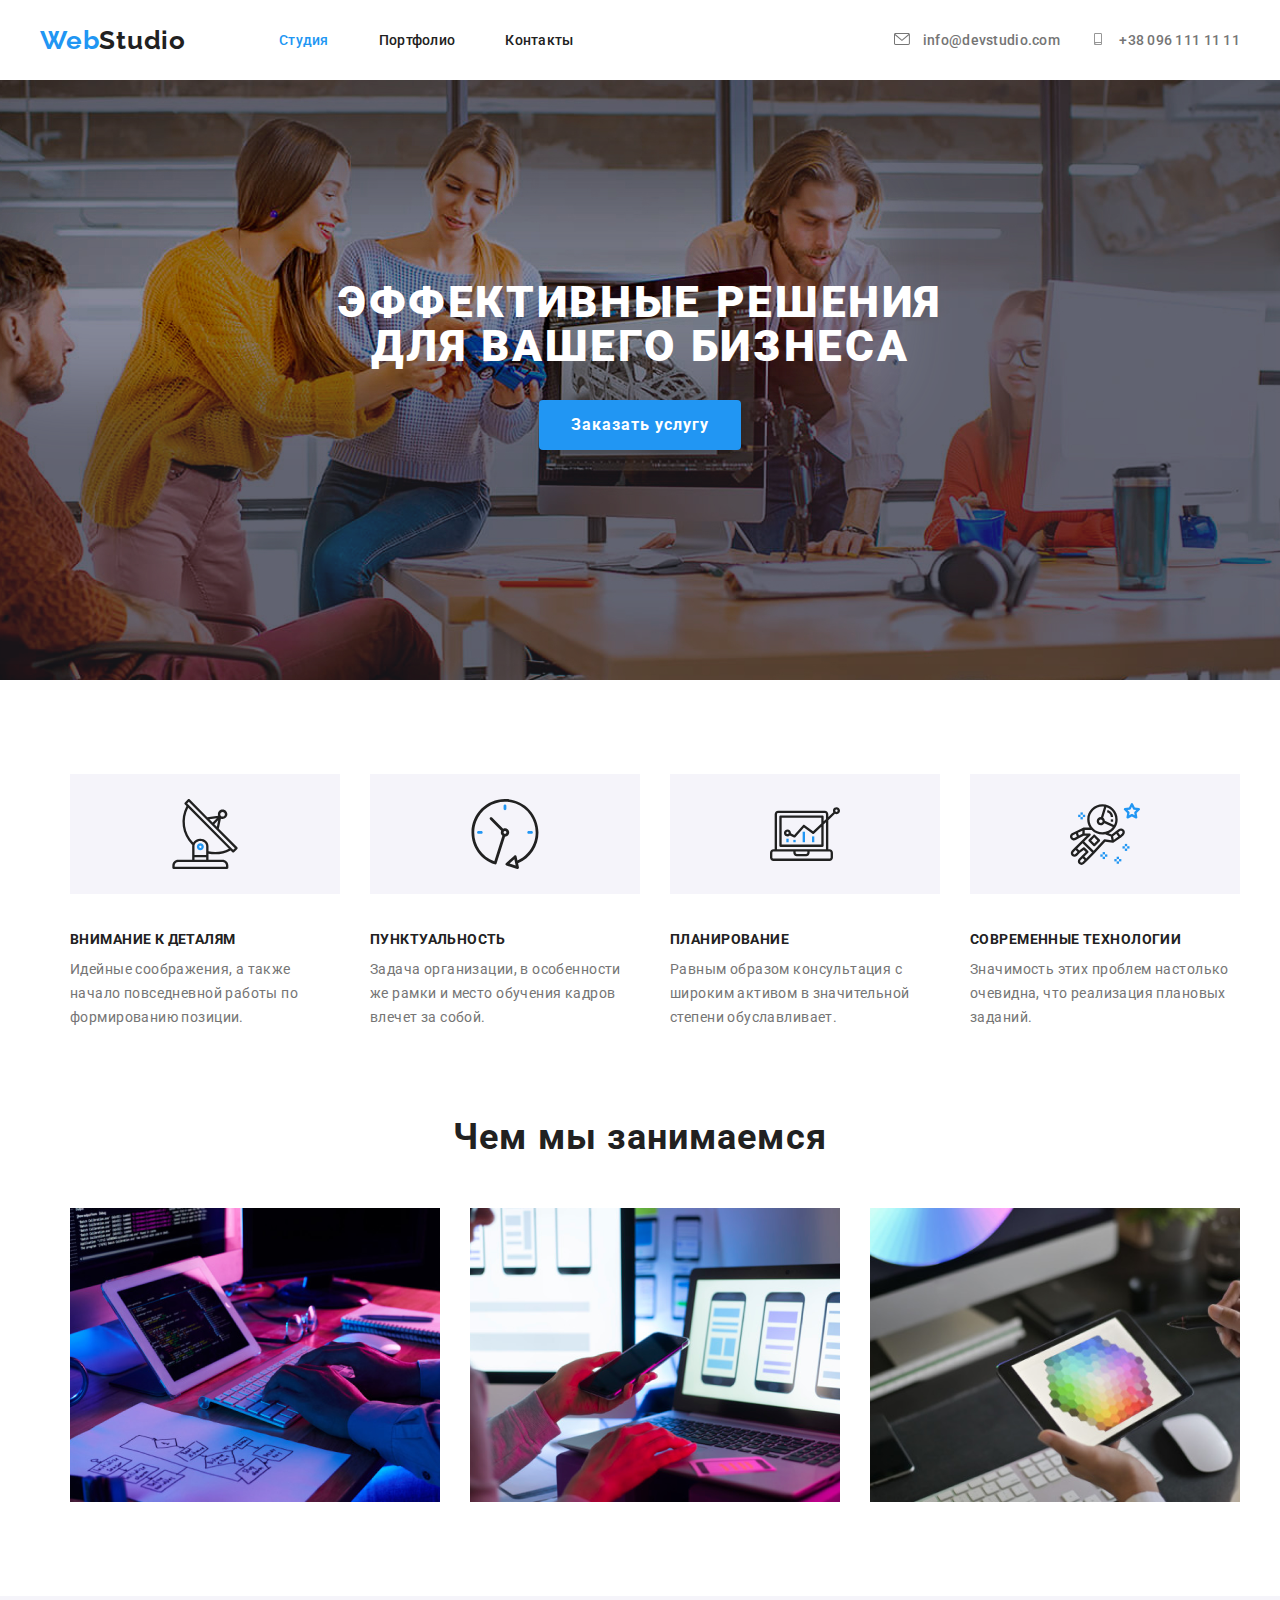
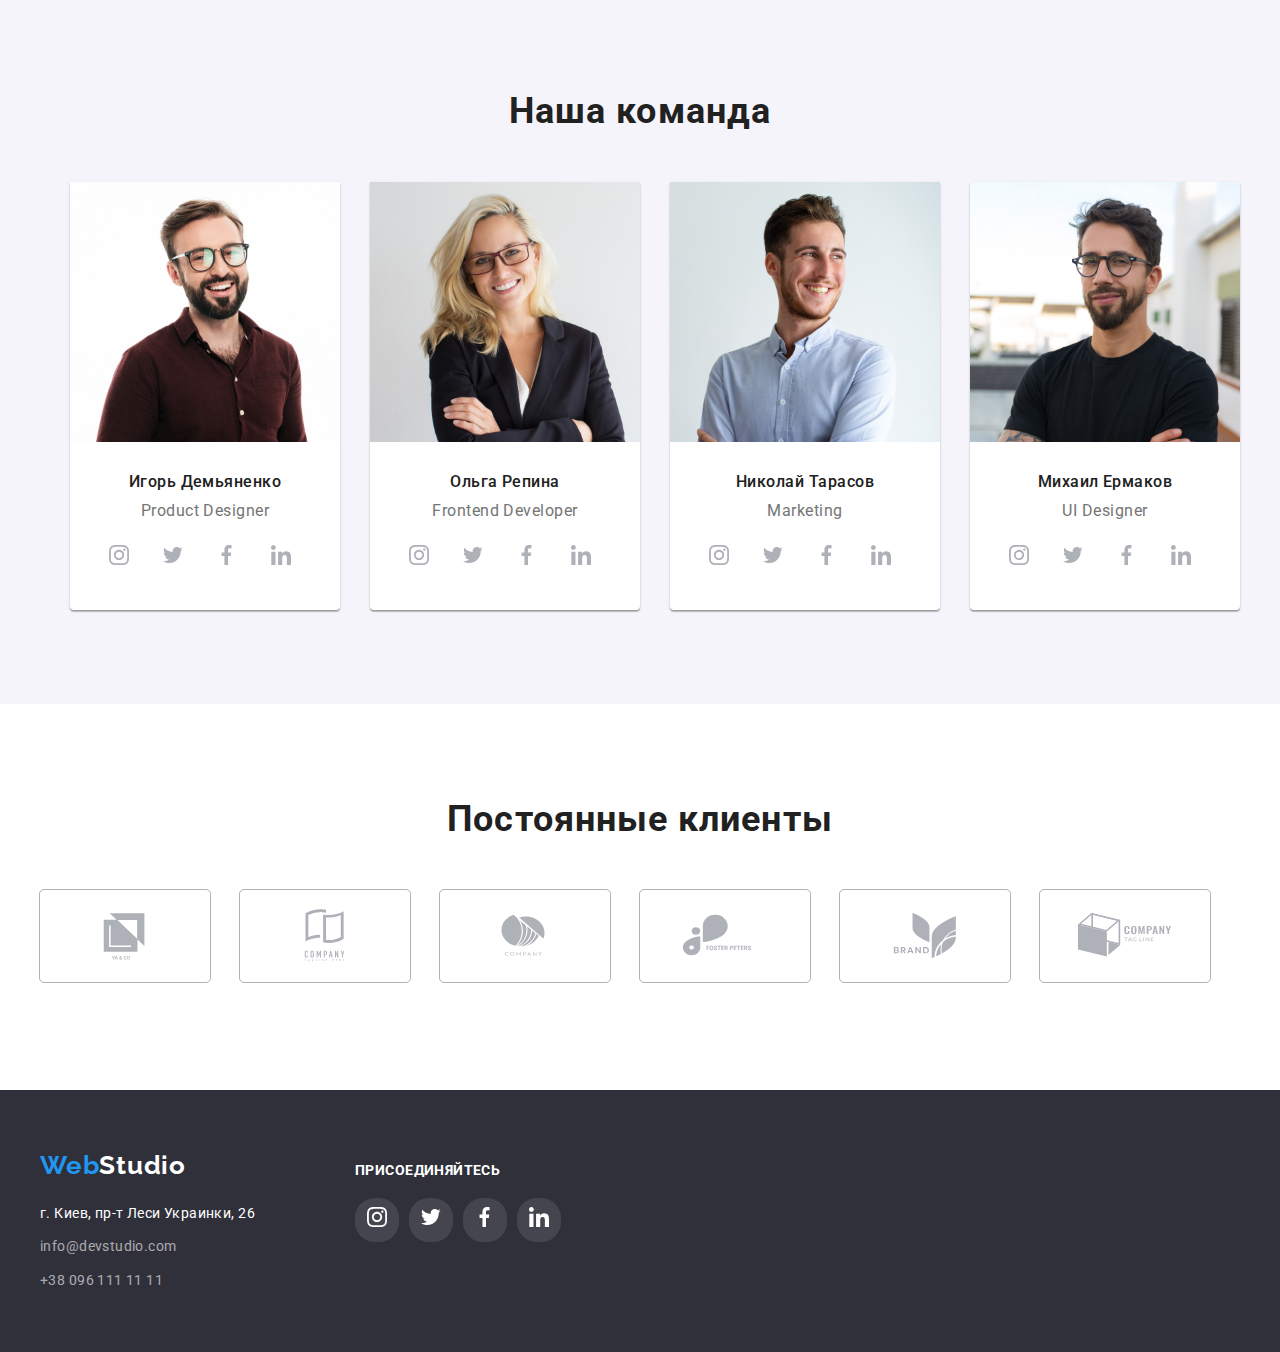
==== index.html @ c3f34fca "d" ====
<!DOCTYPE html>
<html lang="en">
 
<head>
    <link rel="preconnect" href="https://fonts.googleapis.com">
    <link rel="preconnect" href="https://fonts.gstatic.com" crossorigin>
    <link href="https://fonts.googleapis.com/css2?family=Raleway:wght@700&family=Roboto:wght@400;500;700&display=swap" rel="stylesheet">
    <link rel="stylesheet" href="./css/style.css">
    <link rel="stylesheet" href="./css/normalize.css">
    <meta charset="UTF-8">
    <meta http-equiv="X-UA-Compatible" content="IE=edge">
    <meta name="viewport" content="width=device-width, initial-scale=1.0">
    <title>WebStudio</title>
</head>



<body class="body">
    
    <div class="nav-container"> 
    <header class="header">
         <nav class="nav-menu">
                <a class="logo" href=""><span class="span__logo">Web</span>Studio</a>

                <ul class="nav-items">
                 <li> <a class="nav-link is-active"  href="./index.html">Студия</a> </li>
                 <li> <a class="nav-link"  href="./portfolio.html">Портфолио</a> </li>
                 <li> <a class="nav-link"  href="">Контакты</a> </li>
                </ul>
            </nav>
                <ul class="nav-adress">
                    <li class="nav-contacts">
                      <a class="contacts-item " href="mailto:info@devstudio.com"> 
                        <svg class="btn-mail"> 
                            <use href="./symbol-defs.svg#icon-envelope-1"> </use>
                        </svg> 
                        info@devstudio.com
                      
                      </a> 
                    </li>
                   
                <li class="nav-contacts"> 
                  <a class="contacts-item " href="tel:+380961111111"">   
                    <svg class="btn-phone"> 
                      <use href="./symbol-defs.svg#icon-smartphone-1"> </use>
                  </svg> 
                  +38 096 111 11 11
                </a> 
                </li>  
                </ul>
           
    </header>
    </div>
    <main>
          
        <section class="hero__section">      
            

            <h1 class="hero__title"> Эффективные решения для вашего бизнеса </h1>
            <button class="button" type="button">Заказать услугу</button>

    
        
        </section>


        
        <section class="functions">
            <div class="functions__container">
            <ul class="functions">
                <li class="functions__icon first-icon">
                    <h4 class="function">
                        Внимание к деталям
                    </h4>
                    <p class="function__description" width="270px" height="75px">Идейные соображения, а также начало повседневной работы по формированию позиции.</p>
                </li>
                <li class="functions__icon second-icon">
                    <h4 class="function">
                        Пунктуальность
                    </h4>
                    <p class="function__description" width="270px" height="75px">Задача организации, в особенности же рамки и место обучения кадров влечет за собой.</p>
                </li>
                <li class="functions__icon three-icon"> 
                    <h4 class="function">
                        Планирование
                    </h4>
                    <p class="function__description" width="270px" height="75px">Равным образом консультация с широким активом в значительной степени обуславливает.</p>
                </li>
                <li class="functions__icon four-icon">
                    <h4 class="function">
                        Современные технологии
                    </h4>
                    <p class="function__description" >Значимость этих проблем настолько очевидна, что реализация плановых заданий.</p>
                </li>
            </ul>
        </div>
            </section>

            <section class="work">
                <div class="container">

                
                <h2 class="work-section-header">Чем мы занимаемся</h2>
                
            <ul class="work-gallery"> 

            <li class="work-items"> <img  src="./images/Keyboard.png" alt="Работа" width="370px" height="294px"> </li> 
            <li class="work-items"> <img  src="./images/search.png" alt="Работа" width="370px" height="294px"> </li>
            <li class="work-items"> <img  src="./images/xyeta.png" alt="Работа" width="370px" height="294px"> </li>
            </ul>
            </div>
        </section>

        <section class="section__team">
            <div class="team-container">
            <h2 class="team">Наша команда</h2>
            <ul class="team-cards-list">
                <li class="team-cards"> 
                  <img src="./images/igor.jpg" alt="Игорь" width="270" height="260">           
                    <p class="team__members">Игорь Демьяненко</p>
                    <p class="team__post">Product Designer</p>
                    <ul class="worker-icons">
                    <li class="icons-background">  
                     <a class="icons-item" href="">
                        <svg class="card-icon insta">
                          <use href="./symbol-defs.svg#icon-instagram-2"></use>
                        </svg>
                      </a>
                    </li>
                      <li class="icons-background"> 

                      <a class="icons-item" href="">
                        <svg class="card-icon">
                          <use href="./symbol-defs.svg#icon-Vector-2"></use>
                        </svg>
                      </a>
                    </li>
                      <li class="icons-background">

                      <a class="icons-item" href="">
                        <svg class="card-icon">
                          <use href="./symbol-defs.svg#icon-Vector-3"></use>
                        </svg>
                      </a>
                    </li>
                    <li class="icons-background"> 
                      <a class="icons-item" href="">
                        <svg class="card-icon">
                          <use href="./symbol-defs.svg#icon-linkedin-1"></use>
                        </svg>
                      </a>
                    </li>
                    </ul>
            
                </li>
                <li class="team-cards">
                  
                    <img src="./images/Olga.jpg" alt="Игорь" width="270" height="260">
                    <p class="team__members">Ольга Репина</p>
                    <p class="team__post">Frontend Developer</p>
                    <ul class="worker-icons">
                        <li class="icons-background">  
                         <a class="icons-item" href="">
                            <svg class="card-icon insta">
                              <use href="./symbol-defs.svg#icon-instagram-2"></use>
                            </svg>
                          </a>
                        </li>
                          <li class="icons-background"> 
    
                          <a class="icons-item" href="">
                            <svg class="card-icon">
                              <use href="./symbol-defs.svg#icon-Vector-2"></use>
                            </svg>
                          </a>
                        </li>
                          <li class="icons-background">
    
                          <a class="icons-item" href="">
                            <svg class="card-icon">
                              <use href="./symbol-defs.svg#icon-Vector-3"></use>
                            </svg>
                          </a>
                        </li>
                        <li class="icons-background"> 
                          <a class="icons-item" href="">
                            <svg class="card-icon">
                              <use href="./symbol-defs.svg#icon-linkedin-1"></use>
                            </svg>
                          </a>
                        </li>
                        </ul>

                </li>
                <li class="team-cards">
                  
                    <img src="./images/Taras.jpg" alt="Игорь" width="270" height="260">
                    <p class="team__members">Николай Тарасов</p>
                    <p class="team__post">Marketing</p>
                    <ul class="worker-icons">
                        <li class="icons-background">  
                         <a class="icons-item" href="">
                            <svg class="card-icon insta">
                              <use href="./symbol-defs.svg#icon-instagram-2"></use>
                            </svg>
                          </a>
                        </li>
                          <li class="icons-background"> 
    
                          <a class="icons-item" href="">
                            <svg class="card-icon">
                              <use href="./symbol-defs.svg#icon-Vector-2"></use>
                            </svg>
                          </a>
                        </li>
                          <li class="icons-background"> 
    
                          <a class="icons-item" href="">
                            <svg class="card-icon">
                              <use href="./symbol-defs.svg#icon-Vector-3"></use>
                            </svg>
                          </a>
                        </li>
                        <li class="icons-background">  
                          <a class="icons-item" href="">
                            <svg class="card-icon">
                              <use href="./symbol-defs.svg#icon-linkedin-1"></use>
                            </svg>
                          </a>
                        </li>
                        </ul>
               
                </li>
                <li class="team-cards">
                  
                    <img src="./images/Misha.jpg" alt="Игорь" width="270" height="260">
                    <p class="team__members">Михаил Ермаков</p>
                    <p class="team__post">UI Designer</p>
                    <ul class="worker-icons">
                        <li class="icons-background">  
                         <a class="icons-item" href="">
                            <svg class="card-icon insta">
                              <use href="./symbol-defs.svg#icon-instagram-2"></use>
                            </svg>
                          </a>
                        </li>
                          <li class="icons-background"> 
    
                          <a class="icons-item" href="">
                            <svg class="card-icon">
                              <use href="./symbol-defs.svg#icon-Vector-2"></use>
                            </svg>
                          </a>
                        </li>
                          <li class="icons-background">
    
                          <a class="icons-item" href="">
                            <svg class="card-icon">
                              <use href="./symbol-defs.svg#icon-Vector-3"></use>
                            </svg>
                          </a>
                        </li>
                        <li class="icons-background"> 
                          <a class="icons-item" href="">
                            <svg class="card-icon">
                              <use href="./symbol-defs.svg#icon-linkedin-1"></use>
                            </svg>
                          </a>
                        </li>
                        </ul>
        </section>
        <section>
          <div class="container">
              <h2 class="client-header">Постоянные клиенты</h2>
                  <ul class="client-list">
                      <li class="client-icon">
                          <svg class="button-icon">
                              <use href="./symbol-defs.svg#icon-Logo">
              
                              </use>
                          </svg>
                      </li>
                      <li class="client-icon">
                          <svg class="button-icon">
                              <use href="./symbol-defs.svg#icon-Logo-1">
  
                              </use>
                          </svg>
                      </li>
                      <li class="client-icon">
                          <svg class="button-icon">
                              <use href="./symbol-defs.svg#icon-Logo-2">
              
                              </use>
                          </svg>
                      </li>
                      <li class="client-icon">
                          <svg class="button-icon">
                              <use href="./symbol-defs.svg#icon-Logo-3">
              
                              </use>
                          </svg>
                      </li>
                      <li class="client-icon">
                          <svg class="button-icon">
                              <use href="./symbol-defs.svg#icon-Logo-6">
              
                              </use>
                          </svg>
                      </li>
                      <li class="client-icon">
                          <svg class="button-icon">
                              <use href="./symbol-defs.svg#icon-Logo-7">
              
                              </use>
                          </svg>
                      </li>
                  </ul>
          </div>
      </section>

        </main>

       
 
        <footer class="footer">
             <div class="footer-wrapper container"> 
          <div class="footer-section">
      
          <a class="footer__logo" href=""><span class="span__logo">Web</span>Studio</a>
          
          <address> 
          <ul>
          <li class="footer__items"> <a class="adress" href=" "> г. Киев, пр-т Леси Украинки, 26 </a> </li>
          <li class="footer__items">
  
              <a class="footer__contacts" href="mailto:info@devstudio.com">info@devstudio.com</a>
  
          </li>
          <li class="footer__items"> <a class="footer__contacts" href="tel:+380961111111"> +38 096 111 11 11 </a>
          </li>
        </ul>
      </div> 
      </address>
    <div class="icons-section"> 
    <p class="icons-title"> ПРИСОЕДИНЯЙТЕСЬ </p>
  <ul class="worker-icons">
    <li class="icons-background">  
     <a class="icons-item" href="">
        <svg class="footer-icons">
          <use href="./symbol-defs.svg#icon-instagram-2"></use>
        </svg>
      </a>
    </li>
      <li class="icons-background"> 

      <a class="icons-item" href="">
        <svg class="footer-icons">
          <use href="./symbol-defs.svg#icon-Vector-2"></use>
        </svg>
      </a>
    </li>
      <li class="icons-background">

      <a class="icons-item" href="">
        <svg class="footer-icons">
          <use href="./symbol-defs.svg#icon-Vector-3"></use>
        </svg>
      </a>
    </li>
    <li class="icons-background"> 
      <a class="icons-item" href="">
        <svg class="footer-icons">
          <use href="./symbol-defs.svg#icon-linkedin-1"></use>
        </svg>
      </a>
    </li>
  </ul>
</div>
</div>
</div>
</footer>
</body>

</html>
---- css/style.css ----
:root {
    --primary-text-color:#212121;
    --title-text-color:#FFFFFF;
    --accent-text-color:#2196F3;
    --contacts-text-color:#757575;
    --primary-background-color:
    #2F303A;
}

*,
*:before,
*:after {
    box-sizing: border-box;
}
 
 
 .body {
    
    background-color: #ffffff;

    font-family: 'Oleo Script', cursive;
    font-family: 'Raleway', sans-serif;
    font-family: 'Roboto', sans-serif;
 }   

.header {
    display: flex;
    justify-content: space-between;
    align-items: center;
}

   .container {
    margin-left: auto;
    margin-right: auto;
    
}

.nav-container {
    margin-left: auto;
    margin-right: auto;
    width: 1200px;
}

.nav-menu {
    display: flex;
    /* justify-content: space-between; */
    align-items: center;
}

.nav-items {
    display: flex;
  }

.nav-items:last-child {
    margin-right: 0px;
}
    
.span__logo {
    color: var(--accent-text-color);
}

 .logo { 
    margin-right: 93px;
    color: var(--primary-text-color);

    font-family: 'Raleway';
    font-style: normal;
    font-weight: 700;
    font-size: 26px;
    line-height: 31px;
    text-decoration: none;

    letter-spacing: 0.03em;
}

.nav-link {
    margin-right: 50px;
} 
 
 .nav-link {
    display: block;
    padding-top: 32px;
    padding-bottom: 32px;
    
   
    font-family: 'Roboto';
    font-style: normal;
    font-weight: 500;
    font-size: 14px;
    line-height: 16px;
    letter-spacing: 0.02em;
    text-decoration: none;

    color: var(--primary-text-color);   
}


.nav-link:hover {
    color: var(--accent-text-color)
 }
 

.is-active {                
    color: var(--accent-text-color);
}

.nav-adress {
    display: flex;
    margin-left: auto;
    
}


.nav-contacts {
    margin-left: px;
}

.nav-contacts:first-child {
    margin-left: 0px;
}

.contacts.item:not(:last-child) {
  margin-right: 50px;
}


.btn-mail {
    width: 16px;
    height: 12px;
    cursor: pointer;
    fill: #757575;
    margin-right: 10px;
}


.btn-phone {
    width: 16px;
    height: 12px;
    cursor: pointer;
    fill: #757575;
    margin-right: 10px;
    margin-left: 30px;
}

.nav-contacts:hover .btn-phone {
   fill: #2196F3;
}

.btn-phone:hover {
    fill: #2196F3;
}   


.contacts-item {

    text-decoration: none;
    font-family: 'Roboto';
    font-style: normal;
    font-weight: 500;
    font-size: 14px;
    line-height: 16px;
    letter-spacing: 0.02em;
    
    color: var(--contacts-text-color);
}


.contacts-item:hover {
    color: var(--accent-text-color);
}

.contacts-item:hover .btn-mail {
    fill: var(--accent-text-color);
}

.hero__section {

    width: 1600px;
    height: 600px;
    left: 0px;
    top: 80px;

    width: 100%;
    padding: 200px 0px;

    background-color: var(--primary-background-color);
    background-image: url("../images/our\ team.jpg");
    background-color: #2F303A;
    outline: 1px, solid #C4C4C4;
    background-size: cover;
    background-position: center;
    background-repeat: no-repeat;
    box-shadow: -200px -93px 74px 200px rgba(47,48,58,0.42) inset;
    -webkit-box-shadow: -200px -93px 74px 200px rgba(47,48,58,0.42) inset;
-moz-box-shadow: -200px -93px 74px 200px rgba(47,48,58,0.42) inset;


}

 .hero__title {

    width: 696px;
    height: 120px;
    left: 452px;
    top: 280px;

    font-family: 'Roboto';
    text-align: center;
    font-weight: 900;
    font-size: 44px;
    line-height: 1;
    letter-spacing: 0.06em;
    text-transform: uppercase;



    color:#FFFFFF;
    padding-bottom: 30px;
    margin: 0 auto;
    width: 696px;

 }


 .button {
    display: inline;
    margin: 0 auto;
    padding: 10px 32px;
    font-family: 'Roboto';
    font-style: normal;
    font-weight: 700;
    font-size: 16px;
    line-height: 30px;
    cursor: pointer;

    display: flex;
    align-items: center;
    text-align: center;
    letter-spacing: 0.06em;
   

    color: #FFFFFF;

    background: var(--accent-text-color);
    box-shadow: 0px 4px 4px rgba(0, 0, 0, 0.15);
    border-radius: 4px;

 }

 .button:hover,
 .button:focus {

   background-color: #188CE8;
   color: var(--title-text-color);  
 }
 

.functions__icon:before {
    display: inline-block;
    content: '';
    width: 270px;
    height: 120px;
    margin-bottom: 30px;
    margin-left: 30px;

    background-color: #F5F4FA;
    background-repeat: no-repeat;
    background-position: center;
}

.functions__icon.first-icon::before {
   background-image: url("../images/antenna\ 1.svg");
}

.functions__icon.second-icon::before {
    background-image: url("../images/clock\ 1.svg");
 }

 .functions__icon.three-icon::before {
    background-image: url("../images/diagram\ 1.svg");
 }

 .functions__icon.four-icon::before {
    background-image: url("../images/astronaut\ 1.svg");
 }

.functions {
    display: flex;
    padding-top: 94px;
    justify-content: center;
    
}

.function {
    margin-left: 30px;
    
    font-family: 'Roboto';
    font-style: normal;
    font-weight: 700;
    font-size: 14px;
    line-height: 16px;
    letter-spacing: 0.03em;
    text-transform: uppercase;

    color: var(--primary-text-color);

}
 
.function__description {
    padding-top: 10px                                           ;
    width: 270px;
    height: 75px;
    margin-left: 30px;
    font-family: 'Roboto';
    font-style: normal;
    font-weight: 400;
    font-size: 14px;
    line-height: 24px;


    letter-spacing: 0.03em;

    color: #757575;
}


.container {
    margin: 0 auto;
    width: 1205px;
    height: 386px;
    left: 215px;
    top: 969px;
    
}

.work {
  padding-bottom: 94px;
}


.work-section-header {
    margin-bottom: 50px;
    padding-top: 94px;
    
    
    font-family: 'Roboto';
    font-style: normal;
    font-weight: 700;
    font-size: 36px;
    line-height: 42px;
    text-align: center;
    letter-spacing: 0.03em;
    
    color: #212121;
}

.work-gallery {
    display: flex;
    padding-top: 94px;

}

.work-items {
    margin-left: 30px;

    width: 370px;
    height: 294px;
} 


.section__team {
    background-color:  #F5F4FA;
     
    padding: 94px;
    margin-top: 94px;
}



.team {
    margin-bottom: 50px;
    
    font-family: 'Roboto';
    font-style: normal;
    font-weight: 700;
    font-size: 36px;
    line-height: 42px;
    text-align: center;
    letter-spacing: 0.03em;
    
    color: var(--primary-text-color);
    
    
}


.team-cards-list {
    display: flex;
    justify-content: center;

}

.team-cards {
   align-items: center;
   margin-left: 30px;
    
    
   width: 270px;
    height: 428px;
   
   background: var(--title-text-color);
   
   
   box-shadow: 0px 1px 3px rgba(0, 0, 0, 0.12), 0px 1px 1px rgba(0, 0, 0, 0.14), 0px 2px 1px rgba(0, 0, 0, 0.2);
   border-radius: 0px 0px 4px 4px;
 
}
.team__members {

    text-align: center;
    padding-top: 30px;
    padding-bottom: 10px;
  
    
    font-family: 'Roboto';
    font-style: normal;
    font-weight: 500;
    font-size: 16px;
    line-height: 19px;
    letter-spacing: 0.03em;
    
    color: var(--primary-text-color);
    
    
}

.team__post {
    padding-bottom: 16px;
    text-align: center;
    

    font-family: 'Roboto';
    font-style: normal;
    font-weight: 400;
    font-size: 16px;
    line-height: 19px;
    letter-spacing: 0.03em;

    color: #757575;
   
}


.worker-icons {
    display: flex;
    justify-content: center;
   
}

.worker-icons:last-child {
    margin-right: 0px;
}

.icons-background {
    background: rgba(255, 255, 255, 0.1);
    border-radius: 20px;
    width: 44px;
    height: 44px;
    margin-right: 10px; 
    display: flex;
    justify-content: center;
    align-items: center;
    cursor: pointer;
}
.icons-background:hover {
    background-color: #2196F3;
}

.icons-background:hover .card-icon {
    fill: white;
}

.card-icon {
    fill: #AFB1B8;
    width: 20px;
    height: 20px;
}

.container {
    margin-left: auto;
    margin-right: auto;
    width: 1200px;
}

.client-header {
    font-family: 'Roboto';
    font-weight: 700;
    font-size: 36px;
    line-height: 42px;
    text-align: center;
    letter-spacing: 0.03em;
    
    color: #212121;
    padding-top: 94px;
    padding-bottom: 50px;
}

.client-list {
    display:flex;
    margin-bottom: 94px;
    cursor: pointer;
    justify-content: center;
    padding-bottom: 94px;
}

.client-icon {
    outline: 1px solid #AFB1B8;
    border-radius: 4px;
    width: 170px;
    height: 92px;
    margin-right: 30px;
    display: flex;
    justify-content: center;
    align-items: center;
    cursor: pointer;
}

.button-icon {
    width: 106px;
    height: 60px;
    fill: #AFB1B8;
}

.client-icon:hover .button-icon {
    fill: #2196F3;
}

.client-icon:hover {
    outline: 1px solid #2196F3
}

.contacts__footer:hover {
    color:var(--accent-text-color);
}



.icons-title {
    font-family: 'Roboto';
    font-weight: 700;
    font-size: 14px;
    line-height: 16px;
    letter-spacing: 0.03em;
    color: #FFFFFF;
    padding-bottom: 20px;
 }
 
 .footer-icons {
    width: 20px;
    height: 20px;
    fill: white;
 }
 
 .footer__logo {
   
    display: inline-block;
    padding-bottom: 20px;
    padding-top: 60px;
 
    font-family: 'Raleway';
    font-style: normal;
    font-weight: 700;
    font-size: 26px;
    line-height: 1.19;
    letter-spacing: 0.03em;
  
    color: var(--title-text-color);
 }
 
 .footer__contacts {
    padding-bottom: 60px; 
  
    font-style: normal;
    font-weight: 400;
    font-size: 14px;
    line-height: 1.71;
    letter-spacing: 0.03em;
    color: rgba(255, 255, 255, 0.6);
   
 }
 .footer-icons {
    width: 20px;
    height: 20px;
    fill: white;
 }
 .icons-title {
    font-family: 'Roboto';
    font-weight: 700;
    font-size: 14px;
    line-height: 16px;
    letter-spacing: 0.03em;
    color: #FFFFFF;
    padding-bottom: 20px;
 }
 
 .footer {
    background-color: var(--primary-background-color);
    padding-bottom: 10px;
    
 }
 
 .footer__logo {
   
    display: inline-block;
    
    padding-top: 60px;
 
    font-family: 'Raleway';
    font-style: normal;
    font-weight: 700;
    font-size: 26px;
    line-height: 1.19;
    letter-spacing: 0.03em;
  
    color: var(--title-text-color);
 }
 
 .footer__contacts {
    padding-bottom: 60px; 
  
    font-style: normal;
    font-weight: 400;
    font-size: 14px;
    line-height: 1.71;
    letter-spacing: 0.03em;
    color: rgba(255, 255, 255, 0.6);
   
 }
 
 .footer__items {
    
    padding-bottom: 9px;
 
    font-family: 'Roboto';
    font-style: normal;
    font-weight: 400;
    font-size: 14px;
    line-height: 24px;
    text-decoration: none;
    
    letter-spacing: 0.03em;
    color: rgba(255, 255, 255, 0.6);
    
    
 }
 
 .adress {
 
    font-family: 'Roboto';
    font-style: normal;
    font-weight: 400;
    font-size: 14px;
    line-height: 24px;
    letter-spacing: 0.03em;
 
    color: var(--title-text-color);
 
 }
 .footer__contacts:hover {
    color: var(--accent-text-color);
 }
 
 
 
 .icons-section {
    padding-top: 72px;
    margin-left: 100px;
 }
 
 
 
 .footer-wrapper {
    display: flex;
    height: 252px;
    
    
 }
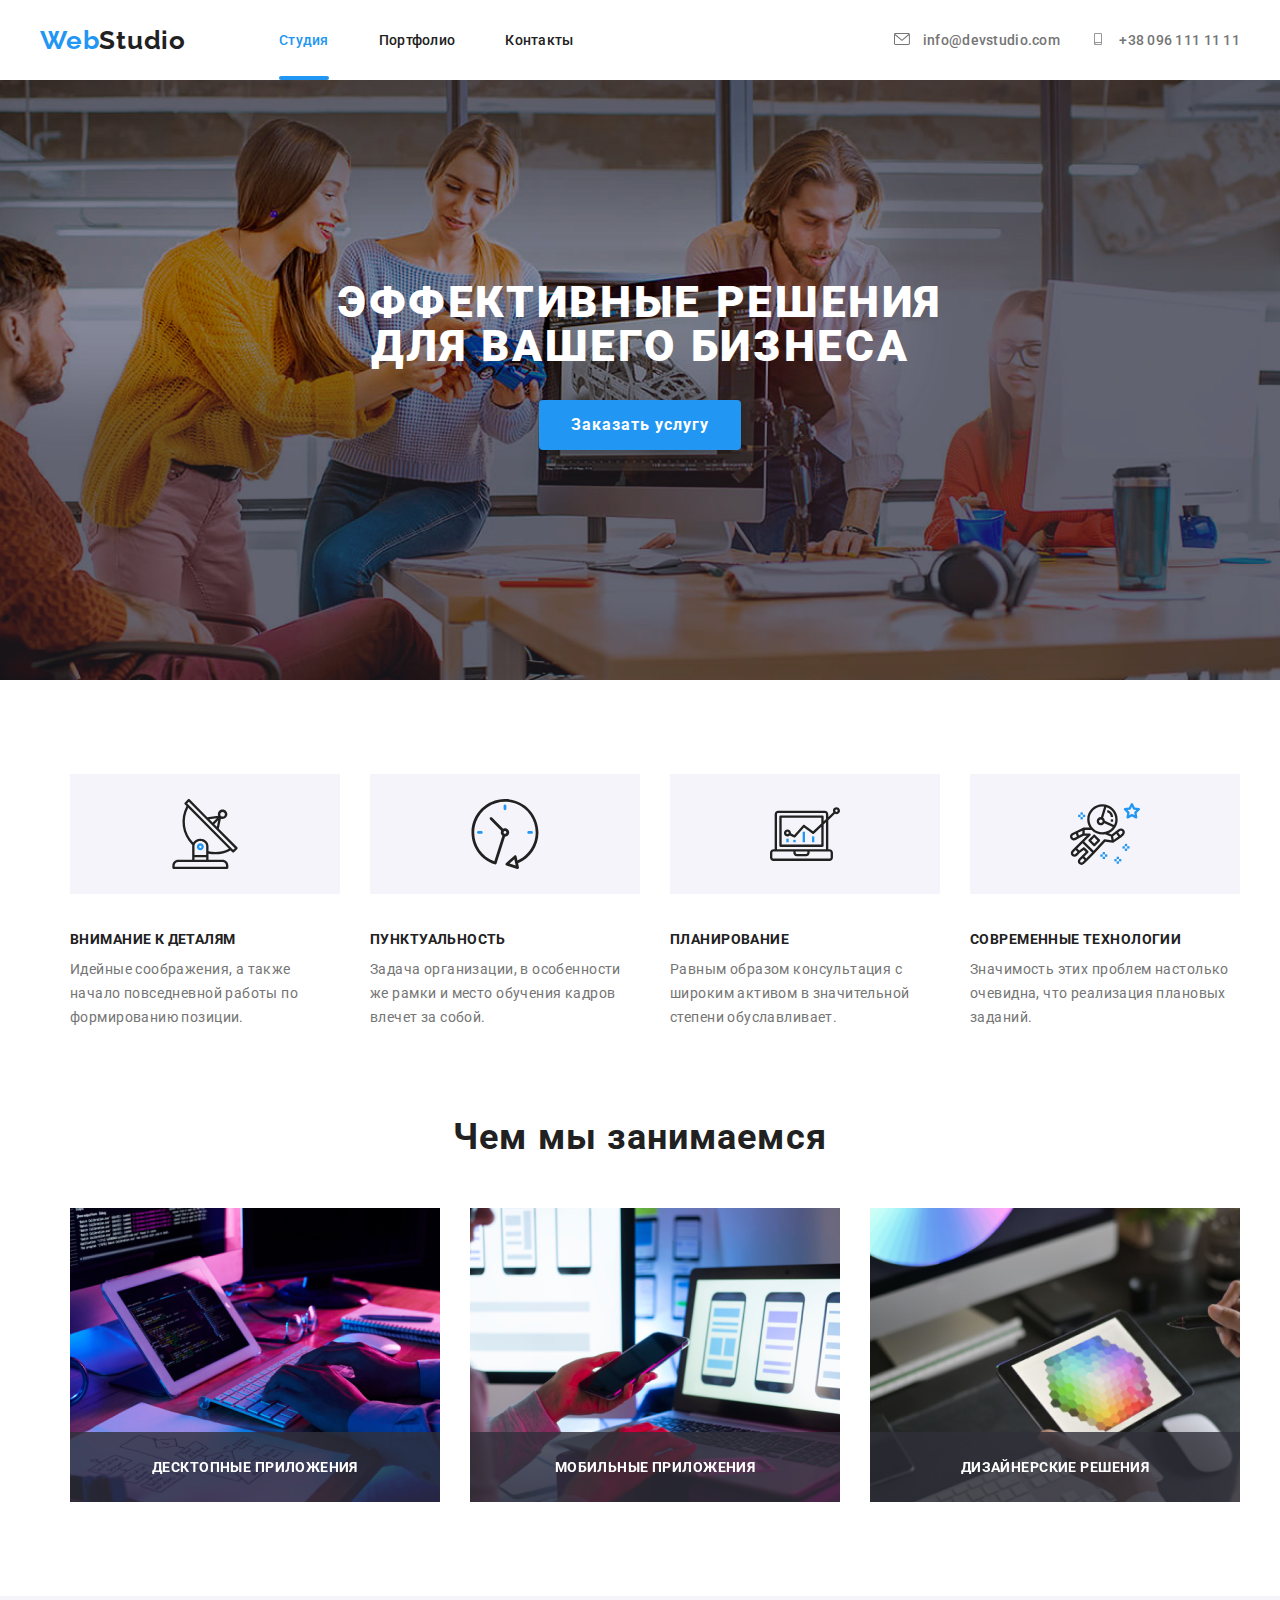
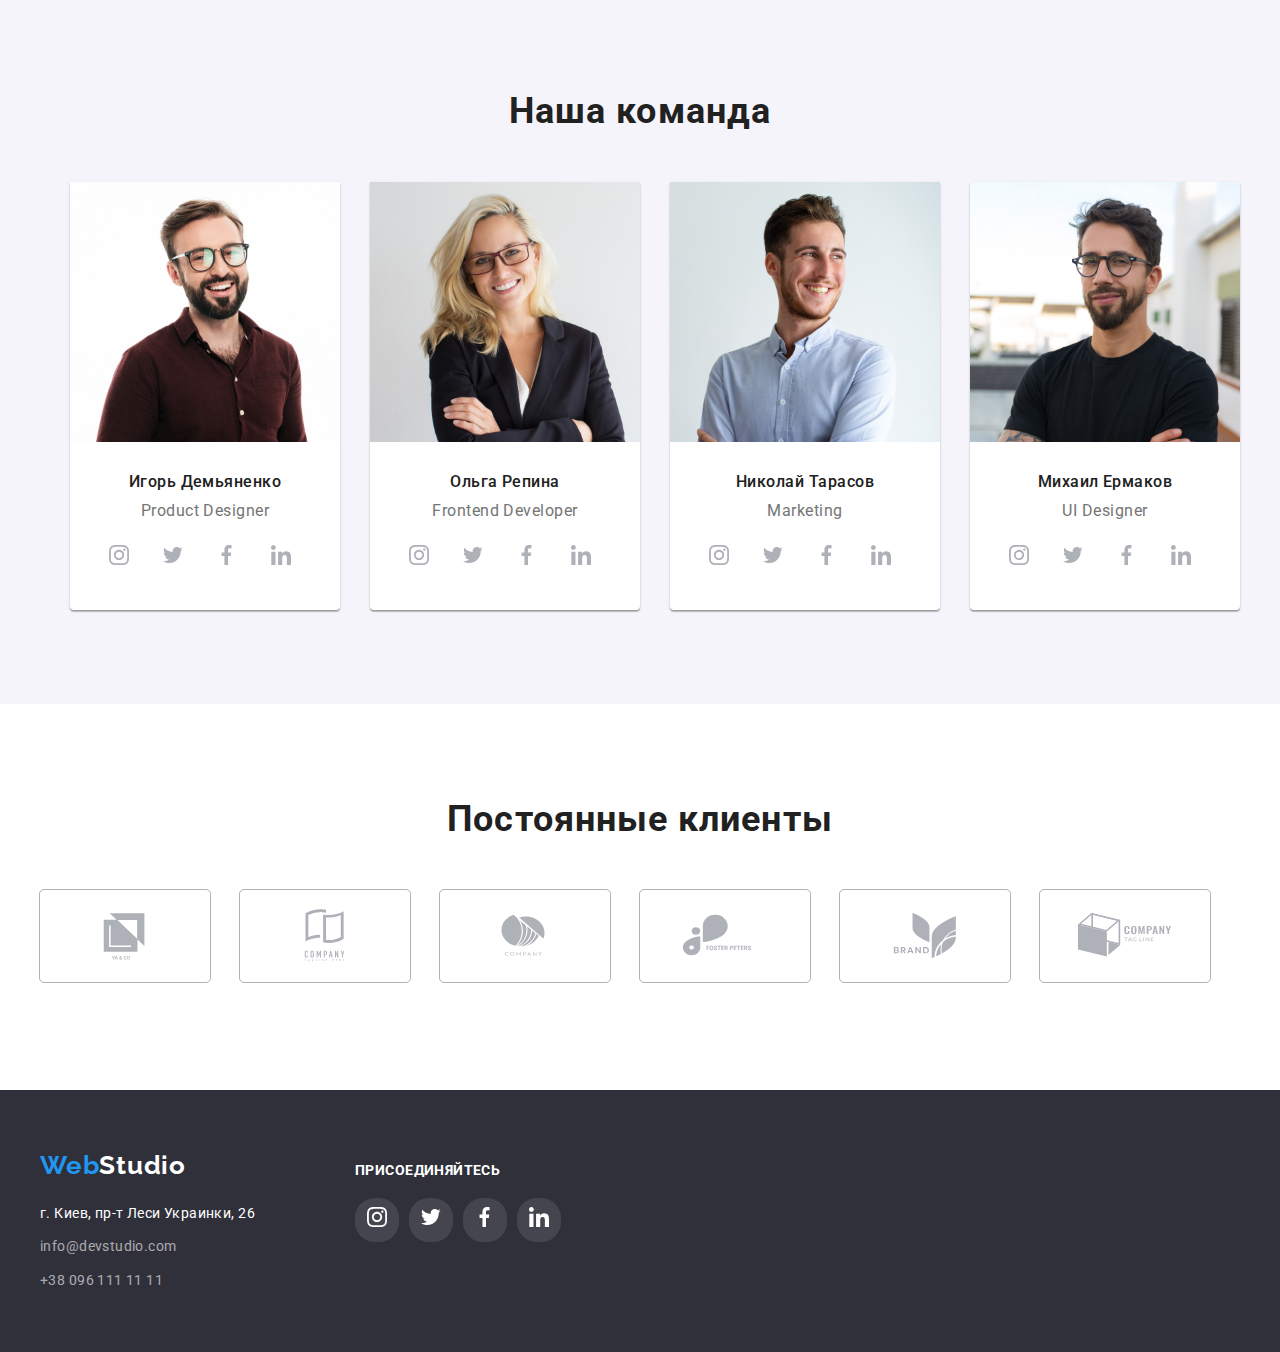
==== commit aa17b721: "goit-markup-hw-05" ====
--- a/index.html
+++ b/index.html
@@ -57,12 +57,24 @@
             
 
             <h1 class="hero__title"> Эффективные решения для вашего бизнеса </h1>
-            <button class="button" type="button">Заказать услугу</button>
+            <button class="button" type="button" data-modal-open>Заказать услугу</button>
 
     
         
         </section>
 
+        <section class="modal-container"> 
+          <div class="backdrop is-hidden" data-modal>   
+            <div class="modal"> 
+            <p> </p>
+            <button type="button" class="exit-button" data-modal-close> <svg class="exit-svg"> 
+              <use href="./symbol-defs.svg#icon-close-black-18dp-2-1"> </use>
+            </svg></button>
+            </div>
+
+
+          </div>
+        </section>
 
         
         <section class="functions">
@@ -104,9 +116,26 @@
                 
             <ul class="work-gallery"> 
 
-            <li class="work-items"> <img  src="./images/Keyboard.png" alt="Работа" width="370px" height="294px"> </li> 
-            <li class="work-items"> <img  src="./images/search.png" alt="Работа" width="370px" height="294px"> </li>
-            <li class="work-items"> <img  src="./images/xyeta.png" alt="Работа" width="370px" height="294px"> </li>
+            <li class="work-items">
+              <div class="label-bg"> 
+            <img  src="./images/Keyboard.png" alt="Работа" width="370px" height="294px"> 
+             <p class="label"> Десктопные приложения </p>
+            </div>
+          </li> 
+            <li class="work-items">
+              <div class="label-bg">
+            <img  src="./images/search.png" alt="Работа" width="370px" height="294px">
+            <p class="label"> Мобильные приложения </p> 
+          </div>
+          
+          </li>
+            <li class="work-items">
+              <div class="label-bg"> 
+            <img  src="./images/xyeta.png" alt="Работа" width="370px" height="294px"> 
+            <p class="label"> Дизайнерские решения </p>
+          </div>
+          
+          </li>
             </ul>
             </div>
         </section>
@@ -380,6 +409,7 @@
 </div>
 </div>
 </footer>
+<script src="/js/modal.js"></script>
 </body>
 
 </html> --- a/css/style.css
+++ b/css/style.css
@@ -78,6 +78,7 @@
 } 
  
  .nav-link {
+    position: relative;
     display: block;
     padding-top: 32px;
     padding-bottom: 32px;
@@ -91,25 +92,28 @@
     letter-spacing: 0.02em;
     text-decoration: none;
 
-    color: var(--primary-text-color);   
-}
-
-
-.nav-link:hover {
-    color: var(--accent-text-color)
- }
- 
-
-.is-active {                
+    color: var(--primary-text-color);  
+}
+
+.is-active::before {
+    position: absolute;
+    width: 100%;
+    height: 4px;
+    background-color: var(--accent-text-color);
+    bottom: 0;
+    border-radius: 2px;
+    content: '';
+}
+
+  .is-active {
     color: var(--accent-text-color);
-}
+  }
 
 .nav-adress {
     display: flex;
     margin-left: auto;
     
 }
-
 
 .nav-contacts {
     margin-left: px;
@@ -254,6 +258,74 @@
    color: var(--title-text-color);  
  }
  
+.modal-container {
+
+}
+
+.backdrop {
+    position: fixed;
+    top: 0;
+    left: 0;
+    width: 100%;
+    height: 100%;
+}
+
+.backdrop.is-hidden {
+    opacity: 0;
+    pointer-events: none;
+}
+
+.modal {
+    width: 528px;
+    height: 581px;
+    left: 536px;
+    top: 221px;
+    background-color: var(--title-text-color);
+
+    position: absolute;
+    top: 50%;
+    left: 50%;
+    transform: translate(-50%, -50%);
+}
+
+.exit-svg {
+    width: 18px;
+    height: 18px;
+}
+
+.exit-button {
+    position: absolute;
+    right: 10px;
+    top: 10px;
+    width: 30px;
+    height: 30px;
+    border-radius: 50%;
+    border: 1px solid rgba(0, 0, 0, 0.1);
+}
+
+.label {
+
+    padding-top: 27px;
+    padding-bottom: 27px;
+    background: rgba(47, 48, 58, 0.8);
+    width: 370px;
+    position: absolute;
+    bottom: 0px;
+
+
+    font-family: 'Roboto';
+    font-weight: 700;
+    font-size: 14px;
+    line-height: 16px;
+    text-align: center;
+    letter-spacing: 0.03em;
+    text-transform: uppercase;
+    color: #FFFFFF;
+}
+
+.label-bg {
+    position: relative;
+}
 
 .functions__icon:before {
     display: inline-block;
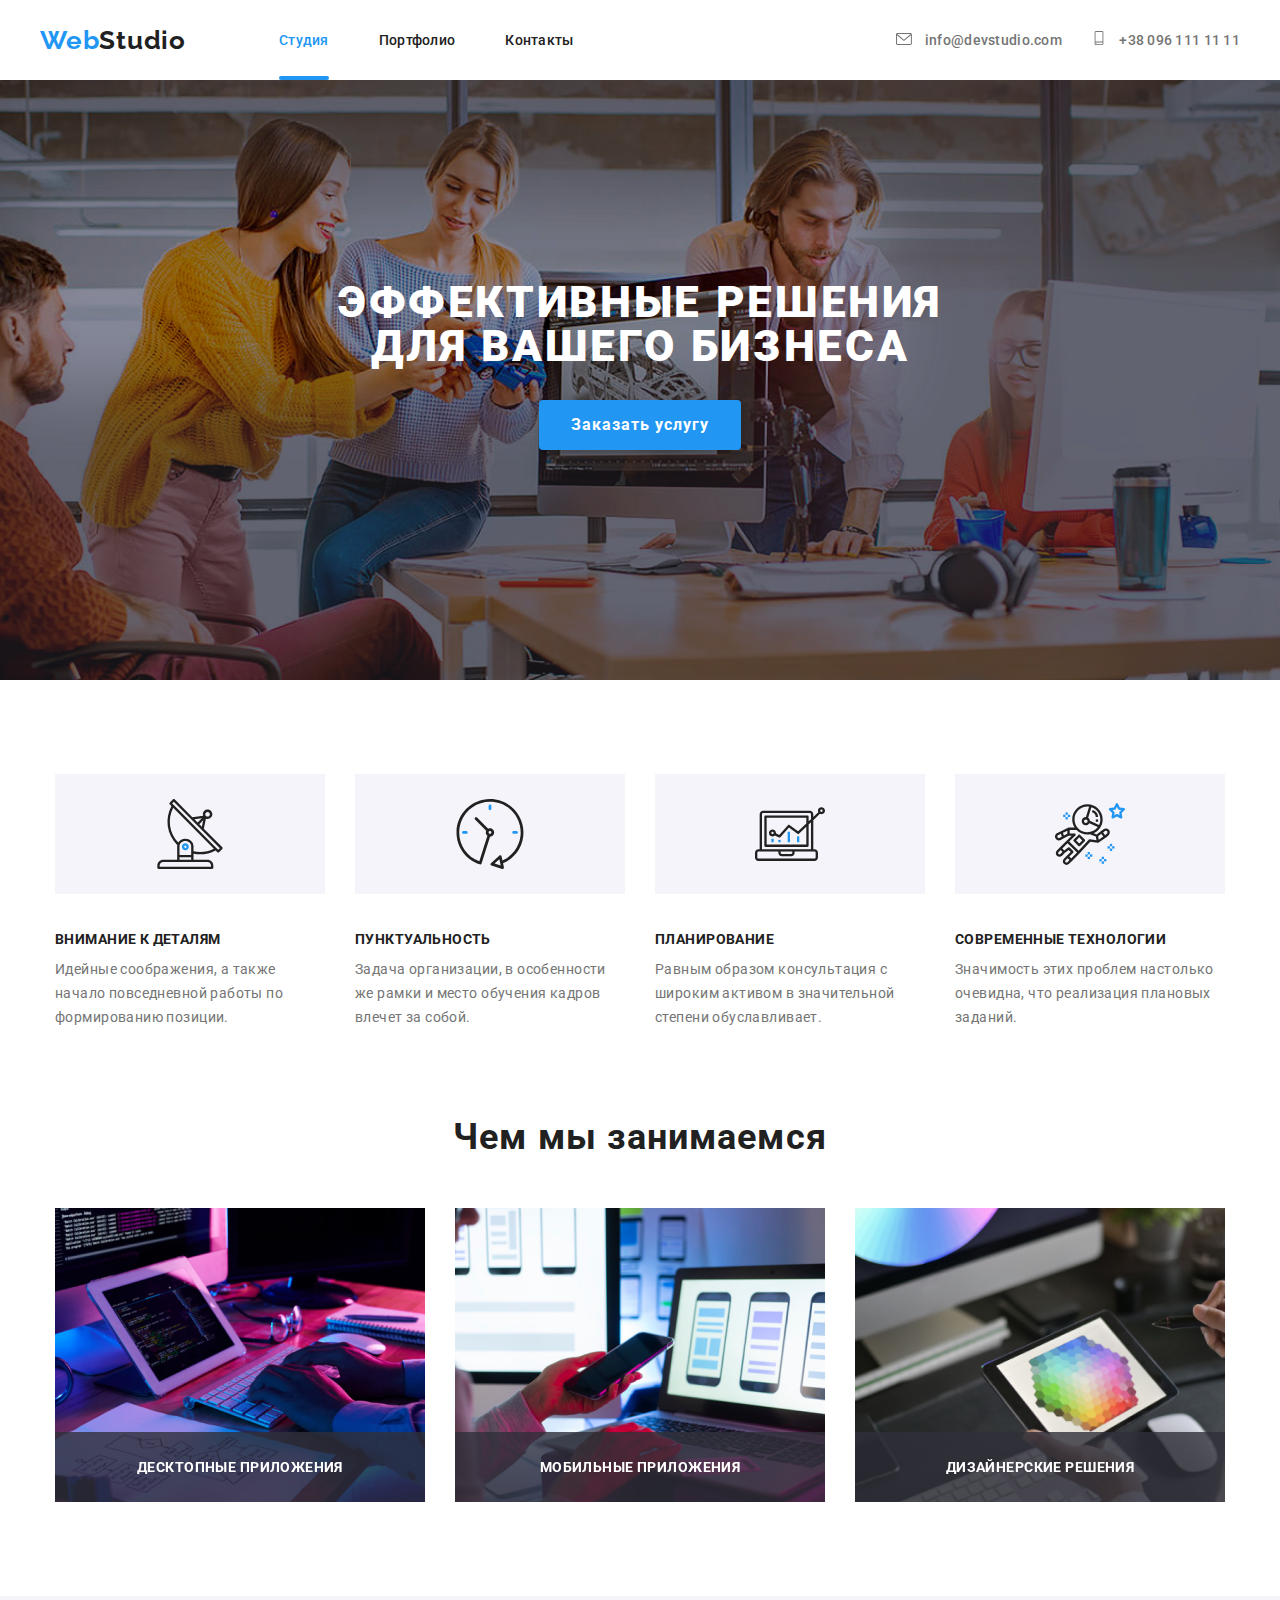
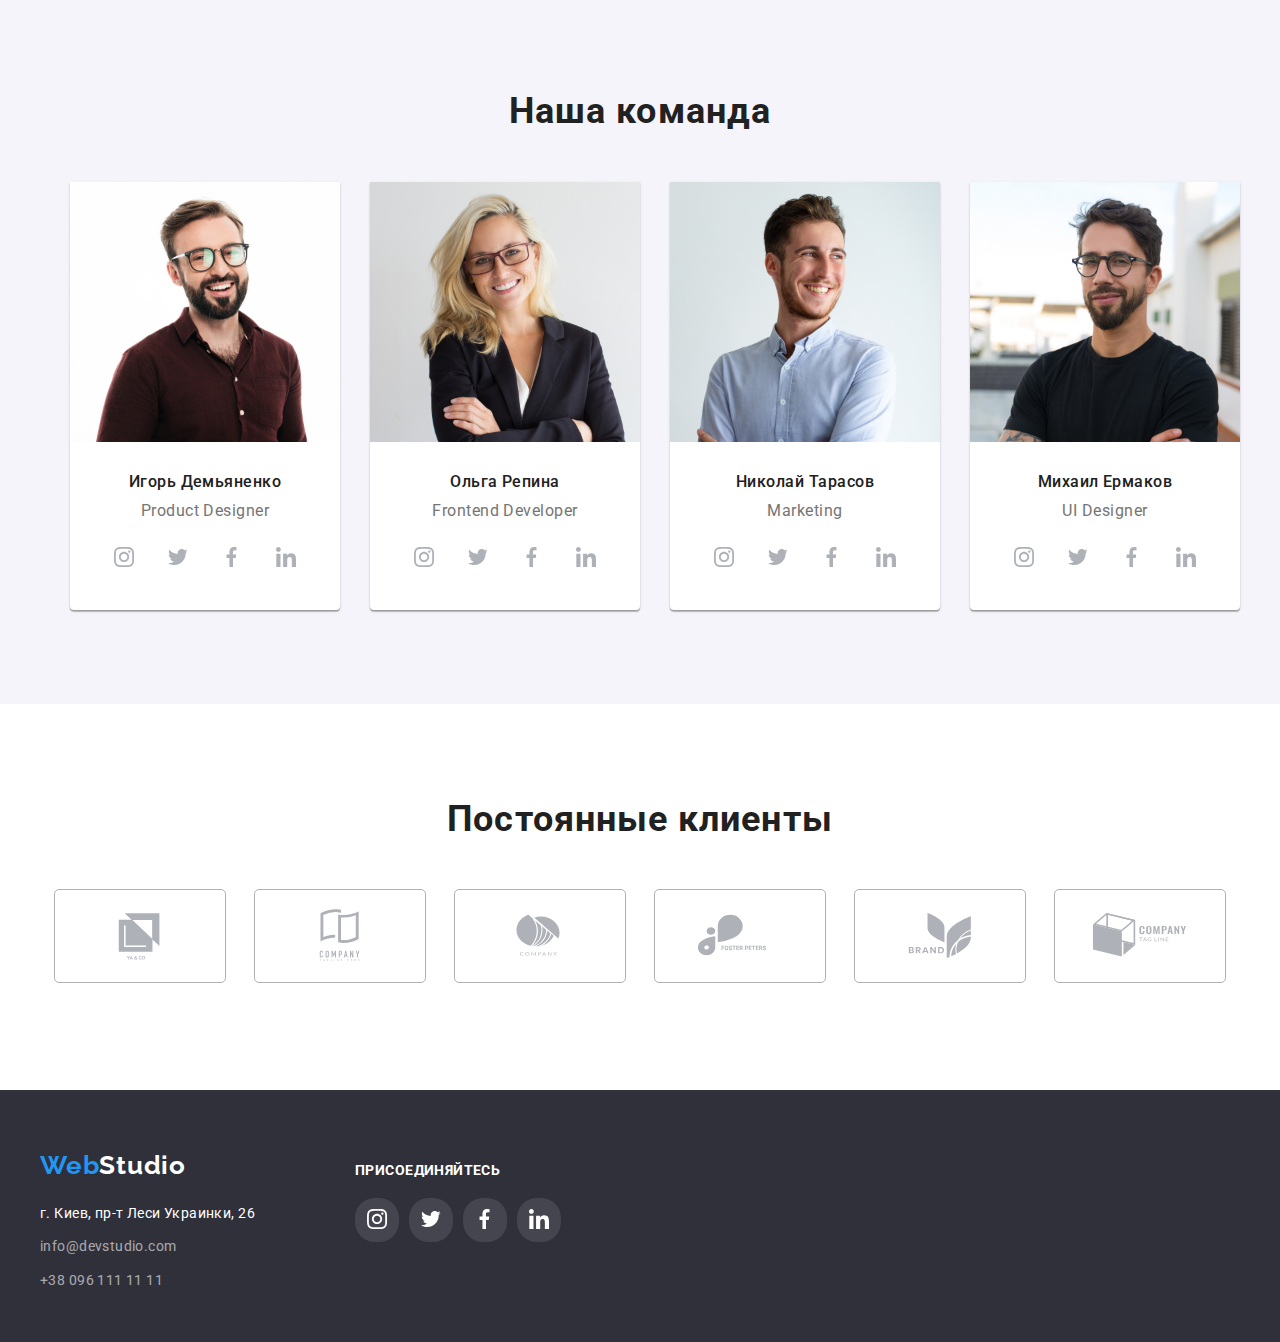
==== commit fd6eb538: "goit 05 fix mistakes" ====
--- a/index.html
+++ b/index.html
@@ -7,6 +7,7 @@
     <link href="https://fonts.googleapis.com/css2?family=Raleway:wght@700&family=Roboto:wght@400;500;700&display=swap" rel="stylesheet">
     <link rel="stylesheet" href="./css/style.css">
     <link rel="stylesheet" href="./css/normalize.css">
+    <link rel="stylesheet" href="./js/modal.js">
     <meta charset="UTF-8">
     <meta http-equiv="X-UA-Compatible" content="IE=edge">
     <meta name="viewport" content="width=device-width, initial-scale=1.0">
@@ -23,9 +24,9 @@
                 <a class="logo" href=""><span class="span__logo">Web</span>Studio</a>
 
                 <ul class="nav-items">
-                 <li> <a class="nav-link is-active"  href="./index.html">Студия</a> </li>
-                 <li> <a class="nav-link"  href="./portfolio.html">Портфолио</a> </li>
-                 <li> <a class="nav-link"  href="">Контакты</a> </li>
+                 <li class="nav-item"> <a class="nav-link is-active"  href="./index.html">Студия</a> </li>
+                 <li class="nav-item"> <a class="nav-link"  href="./portfolio.html">Портфолио</a> </li>
+                 <li class="nav-item"> <a class="nav-link"  href="">Контакты</a> </li>
                 </ul>
             </nav>
                 <ul class="nav-adress">
@@ -39,14 +40,15 @@
                       </a> 
                     </li>
                    
-                <li class="nav-contacts"> 
-                  <a class="contacts-item " href="tel:+380961111111"">   
-                    <svg class="btn-phone"> 
-                      <use href="./symbol-defs.svg#icon-smartphone-1"> </use>
-                  </svg> 
-                  +38 096 111 11 11
-                </a> 
-                </li>  
+                    <li class="nav-contacts">
+                      <a class="contacts-item " href="tel:+380961111111"> 
+                        <svg class="btn-phone"> 
+                            <use href="./symbol-defs.svg#icon-smartphone-1"> </use>
+                        </svg> 
+                        +38 096 111 11 11
+                      
+                      </a> 
+                    </li>
                 </ul>
            
     </header>
@@ -109,7 +111,7 @@
             </section>
 
             <section class="work">
-                <div class="container">
+                <div class="nav-container">
 
                 
                 <h2 class="work-section-header">Чем мы занимаемся</h2>
@@ -299,7 +301,7 @@
                         </ul>
         </section>
         <section>
-          <div class="container">
+          <div class="client-container">
               <h2 class="client-header">Постоянные клиенты</h2>
                   <ul class="client-list">
                       <li class="client-icon">
@@ -409,7 +411,7 @@
 </div>
 </div>
 </footer>
-<script src="/js/modal.js"></script>
+<script src="./js/modal.js"></script>
 </body>
 
 </html> --- a/css/style.css
+++ b/css/style.css
@@ -51,10 +51,15 @@
     display: flex;
   }
 
-.nav-items:last-child {
+.nav-item {
+    margin-right: 50px;
+}
+    
+.nav-item:last-child {
     margin-right: 0px;
-}
-    
+    
+}
+
 .span__logo {
     color: var(--accent-text-color);
 }
@@ -73,9 +78,7 @@
     letter-spacing: 0.03em;
 }
 
-.nav-link {
-    margin-right: 50px;
-} 
+ 
  
  .nav-link {
     position: relative;
@@ -83,7 +86,7 @@
     padding-top: 32px;
     padding-bottom: 32px;
     
-   
+
     font-family: 'Roboto';
     font-style: normal;
     font-weight: 500;
@@ -93,21 +96,52 @@
     text-decoration: none;
 
     color: var(--primary-text-color);  
-}
-
-.is-active::before {
+    transition: color 250ms cubic-bezier(0.4, 0, 0.2, 1);
+}
+
+.nav-link:hover {
+    color: var(--accent-text-color);
+}
+
+
+.nav-link::after {
+    content: '';
+    
     position: absolute;
     width: 100%;
     height: 4px;
     background-color: var(--accent-text-color);
     bottom: 0;
+    display: block;
     border-radius: 2px;
+    transform: scaleX(0);
+    transition: 250ms cubic-bezier(0.4, 0, 0.2, 1);
+}
+
+.nav-link:hover::after {
+    transform: scaleX(1);
+}
+
+.is-active:hover,
+.is-active:focus {
+    color: var(--accent-text-color);
+}
+
+.is-active::before {
+    position: absolute;
     content: '';
-}
-
-  .is-active {
+
+    width: 100%;
+    height: 4px;
+    background-color: var(--accent-text-color);
+    bottom: 0;
+    border-radius: 2px;
+}
+
+
+.is-active {
     color: var(--accent-text-color);
-  }
+}
 
 .nav-adress {
     display: flex;
@@ -115,17 +149,6 @@
     
 }
 
-.nav-contacts {
-    margin-left: px;
-}
-
-.nav-contacts:first-child {
-    margin-left: 0px;
-}
-
-.contacts.item:not(:last-child) {
-  margin-right: 50px;
-}
 
 
 .btn-mail {
@@ -134,43 +157,43 @@
     cursor: pointer;
     fill: #757575;
     margin-right: 10px;
+    
 }
 
 
 .btn-phone {
-    width: 16px;
-    height: 12px;
+    width: 14px;
+    height: 14px;
     cursor: pointer;
     fill: #757575;
     margin-right: 10px;
-    margin-left: 30px;
+}
+
+.contacts-item {
+    text-decoration: none;
+    font-family: 'Roboto';
+    font-style: normal;
+    font-weight: 500;
+    font-size: 14px;
+    line-height: 16px;
+    letter-spacing: 0.02em;
+    
+    color: var(--contacts-text-color);
+    
+}
+
+.nav-contacts:first-child {
+    margin-right: 30px;
 }
 
 .nav-contacts:hover .btn-phone {
    fill: #2196F3;
-}
-
-.btn-phone:hover {
-    fill: #2196F3;
-}   
-
-
-.contacts-item {
-
-    text-decoration: none;
-    font-family: 'Roboto';
-    font-style: normal;
-    font-weight: 500;
-    font-size: 14px;
-    line-height: 16px;
-    letter-spacing: 0.02em;
-    
-    color: var(--contacts-text-color);
-}
-
+   
+}
 
 .contacts-item:hover {
     color: var(--accent-text-color);
+    
 }
 
 .contacts-item:hover .btn-mail {
@@ -258,9 +281,6 @@
    color: var(--title-text-color);  
  }
  
-.modal-container {
-
-}
 
 .backdrop {
     position: fixed;
@@ -268,11 +288,19 @@
     left: 0;
     width: 100%;
     height: 100%;
+    background-color: rgba(0, 0, 0, 0.5);
+    
+    
+    transition: opacity 250ms cubic-bezier(0.4, 0, 0.2, 1);
 }
 
 .backdrop.is-hidden {
     opacity: 0;
     pointer-events: none;
+}
+
+.backdrop.is-hidden .modal {
+    transform: translate(-50%, -50%) scale(0.9);
 }
 
 .modal {
@@ -281,26 +309,42 @@
     left: 536px;
     top: 221px;
     background-color: var(--title-text-color);
+    
 
     position: absolute;
     top: 50%;
     left: 50%;
-    transform: translate(-50%, -50%);
+
+    transform: translate(-50%, -50%) scale(1);
+    transition: transform 250ms cubic-bezier(0.4, 0, 0.2, 1);
+}
+
+.modal[open] {
+    transform: scale(1);
+    opacity: 1;
+    visibility: visible;
 }
 
 .exit-svg {
-    width: 18px;
-    height: 18px;
+    width: 19px;
+    height: 19px;
+    padding-top: 4px;
 }
 
 .exit-button {
     position: absolute;
-    right: 10px;
-    top: 10px;
+    border-radius: 50%;
+    right: 8px;
+    top: 8px;
     width: 30px;
     height: 30px;
-    border-radius: 50%;
     border: 1px solid rgba(0, 0, 0, 0.1);
+    cursor: pointer;
+    
+}
+
+.exit-button:hover .exit-svg {
+    fill: var(--accent-text-color);
 }
 
 .label {
@@ -333,7 +377,7 @@
     width: 270px;
     height: 120px;
     margin-bottom: 30px;
-    margin-left: 30px;
+    
 
     background-color: #F5F4FA;
     background-repeat: no-repeat;
@@ -364,7 +408,6 @@
 }
 
 .function {
-    margin-left: 30px;
     
     font-family: 'Roboto';
     font-style: normal;
@@ -379,34 +422,39 @@
 }
  
 .function__description {
-    padding-top: 10px                                           ;
+    padding-top: 10px;
     width: 270px;
     height: 75px;
+    font-family: 'Roboto';
+    font-style: normal;
+    font-weight: 400;
+    font-size: 14px;
+    line-height: 24px;
+
+
+    letter-spacing: 0.03em;
+
+    color: #757575;
+}
+
+.functions__icon {
     margin-left: 30px;
-    font-family: 'Roboto';
-    font-style: normal;
-    font-weight: 400;
-    font-size: 14px;
-    line-height: 24px;
-
-
-    letter-spacing: 0.03em;
-
-    color: #757575;
-}
-
-
-.container {
+}
+
+.functions__icon:first-child {
+    margin-left: 0px;
+}
+
+.client-container {
     margin: 0 auto;
     width: 1205px;
     height: 386px;
-    left: 215px;
-    top: 969px;
+  
     
 }
 
 .work {
-  padding-bottom: 94px;
+  margin-bottom: 94px;
 }
 
 
@@ -415,6 +463,7 @@
     padding-top: 94px;
     
     
+    
     font-family: 'Roboto';
     font-style: normal;
     font-weight: 700;
@@ -428,8 +477,7 @@
 
 .work-gallery {
     display: flex;
-    padding-top: 94px;
-
+    justify-content: center;
 }
 
 .work-items {
@@ -439,19 +487,22 @@
     height: 294px;
 } 
 
+.work-items:first-child {
+    margin-left: 0px;
+}
 
 .section__team {
     background-color:  #F5F4FA;
      
     padding: 94px;
-    margin-top: 94px;
+    
 }
 
 
 
 .team {
+
     margin-bottom: 50px;
-    
     font-family: 'Roboto';
     font-style: normal;
     font-weight: 700;
@@ -460,9 +511,7 @@
     text-align: center;
     letter-spacing: 0.03em;
     
-    color: var(--primary-text-color);
-    
-    
+    color: var(--primary-text-color); 
 }
 
 
@@ -533,17 +582,28 @@
     margin-right: 0px;
 }
 
+.icons-section:last-child {
+    margin-right: 0px;
+}
+
 .icons-background {
     background: rgba(255, 255, 255, 0.1);
     border-radius: 20px;
     width: 44px;
     height: 44px;
     margin-right: 10px; 
+    padding-top: 5px;
     display: flex;
     justify-content: center;
     align-items: center;
     cursor: pointer;
-}
+    transition: 250ms cubic-bezier(0.4, 0, 0.2, 1); 
+}
+
+.icons-background:last-child {
+    margin-right: 0px;
+}
+
 .icons-background:hover {
     background-color: #2196F3;
 }
@@ -573,8 +633,9 @@
     letter-spacing: 0.03em;
     
     color: #212121;
+    padding-bottom: ;
     padding-top: 94px;
-    padding-bottom: 50px;
+    margin-bottom: 50px;
 }
 
 .client-list {
@@ -583,7 +644,10 @@
     cursor: pointer;
     justify-content: center;
     padding-bottom: 94px;
-}
+    
+}
+
+
 
 .client-icon {
     outline: 1px solid #AFB1B8;
@@ -591,17 +655,25 @@
     width: 170px;
     height: 92px;
     margin-right: 30px;
-    display: flex;
+    padding: 16px 32px;
     justify-content: center;
     align-items: center;
     cursor: pointer;
+    transition: 250ms cubic-bezier(0.4, 0, 0.2, 1);
+}
+
+.client-icon:last-child {
+    margin-right: 0px;
 }
 
 .button-icon {
     width: 106px;
     height: 60px;
     fill: #AFB1B8;
-}
+    transition: 250ms cubic-bezier(0.4, 0, 0.2, 1);
+}
+
+
 
 .client-icon:hover .button-icon {
     fill: #2196F3;
@@ -624,7 +696,7 @@
     line-height: 16px;
     letter-spacing: 0.03em;
     color: #FFFFFF;
-    padding-bottom: 20px;
+    margin-bottom: 20px;
  }
  
  .footer-icons {
@@ -636,8 +708,8 @@
  .footer__logo {
    
     display: inline-block;
-    padding-bottom: 20px;
-    padding-top: 60px;
+    margin-bottom: 20px;
+    margin-top: 60px;
  
     font-family: 'Raleway';
     font-style: normal;
@@ -650,7 +722,7 @@
  }
  
  .footer__contacts {
-    padding-bottom: 60px; 
+    
   
     font-style: normal;
     font-weight: 400;
@@ -660,11 +732,13 @@
     color: rgba(255, 255, 255, 0.6);
    
  }
+
  .footer-icons {
     width: 20px;
     height: 20px;
     fill: white;
  }
+ 
  .icons-title {
     font-family: 'Roboto';
     font-weight: 700;
@@ -672,46 +746,17 @@
     line-height: 16px;
     letter-spacing: 0.03em;
     color: #FFFFFF;
-    padding-bottom: 20px;
  }
  
  .footer {
     background-color: var(--primary-background-color);
-    padding-bottom: 10px;
-    
- }
- 
- .footer__logo {
-   
-    display: inline-block;
-    
-    padding-top: 60px;
- 
-    font-family: 'Raleway';
-    font-style: normal;
-    font-weight: 700;
-    font-size: 26px;
-    line-height: 1.19;
-    letter-spacing: 0.03em;
-  
-    color: var(--title-text-color);
- }
- 
- .footer__contacts {
-    padding-bottom: 60px; 
-  
-    font-style: normal;
-    font-weight: 400;
-    font-size: 14px;
-    line-height: 1.71;
-    letter-spacing: 0.03em;
-    color: rgba(255, 255, 255, 0.6);
-   
- }
+    
+ }
+ 
  
  .footer__items {
     
-    padding-bottom: 9px;
+    margin-bottom: 9px;
  
     font-family: 'Roboto';
     font-style: normal;
